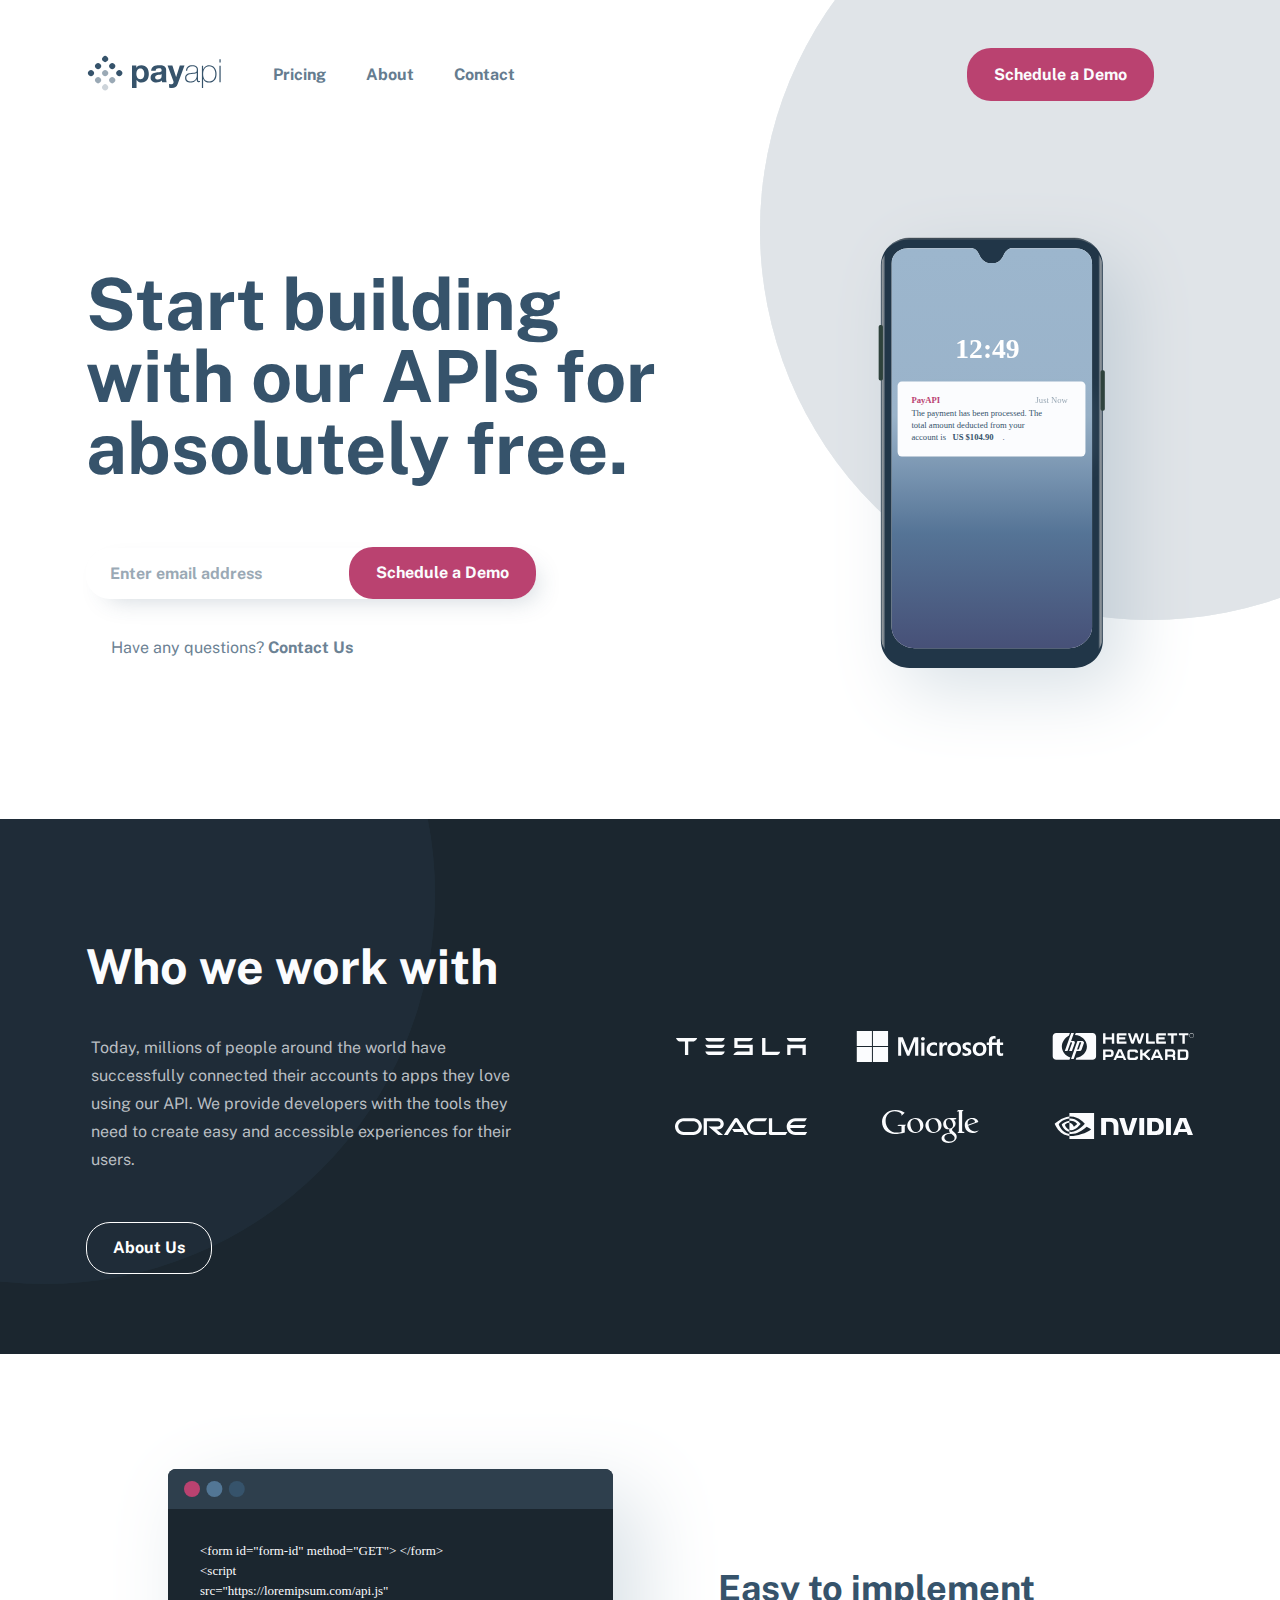
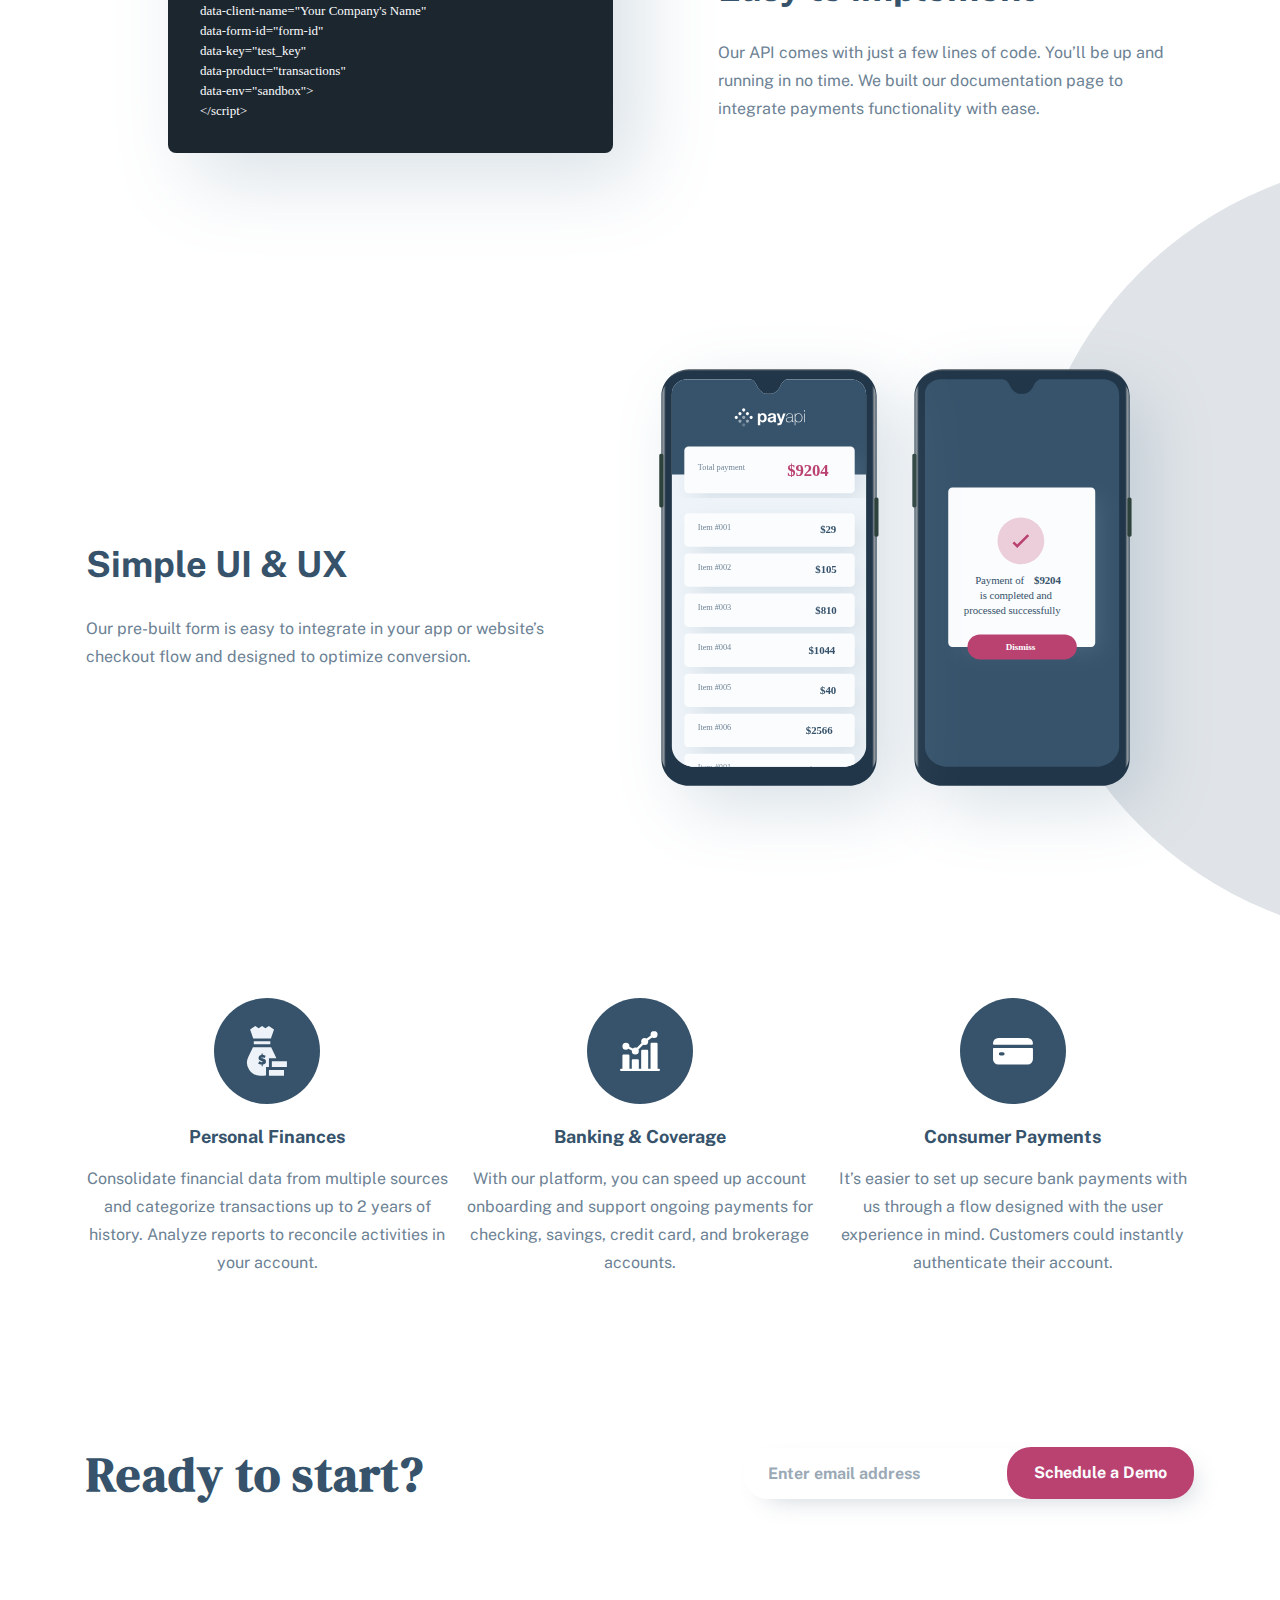
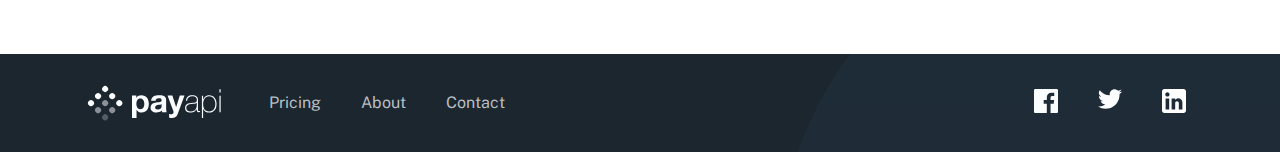
==== index.html @ 669a71f0 "added class to index body" ====
<!DOCTYPE html>
<html lang="en">
  <head>
    <meta charset="UTF-8" />
    <meta name="viewport" content="width=device-width, initial-scale=1.0" />

    <link
      rel="icon"
      type="image/png"
      sizes="32x32"
      href="./assets/favicon-32x32.png"
    />
    <link rel="stylesheet" href="./styles/main.css" />
    <title>Frontend Mentor | PayAPI Website Challenge</title>
  </head>

  <body class="index-body">
    <header class="header-wrapper">
      <nav class="navigation container">
        <!-- Logo -->
        <a href="/" class="navigation__logo">
          <img src="./assets//shared/desktop/logo.svg" alt="payapi logo" />
        </a>
        <!-- Toggle Button -->
        <button id="jsToggleButton" class="navigation__toggle button">
          <img
            id="jsToggleImg"
            src="./assets/shared/mobile/menu.svg"
            alt="menu icon"
          />
        </button>
        <!-- Nav Links -->
        <ul class="navigation__list close">
          <li class="navigation__item">
            <a class="navigation__link" href="pricing.html">Pricing</a>
          </li>
          <li class="navigation__item">
            <a class="navigation__link" href="about.html">About</a>
          </li>
          <li class="navigation__item">
            <a class="navigation__link" href="contact.html">Contact</a>
          </li>
          <li class="navigation__item">
            <a class="navigation__link button primary" href="contact.html"
              >Schedule a Demo</a
            >
          </li>
        </ul>
      </nav>
      <!-- Hero section -->
      <section class="homepage-hero container">
        <img
          class="homepage-hero__img"
          src="./assets//home/desktop/illustration-phone-mockup.svg"
          alt="illustration mockup"
        />
        <div class="homepage-hero__left">
          <h1 class="homepage-hero__tagline">
            Start building with our APIs for absolutely free.
          </h1>
          <form class="hero-form">
            <input
              class="input"
              type="email"
              name="email"
              placeholder="Enter email address"
            />
            <button class="hero-form__button button primary" type="submit">
              Schedule a Demo
            </button>
            <small class="hero-form__small"
              >Have any questions?
              <span class="hero-form__span">Contact Us</span>
            </small>
          </form>
        </div>
      </section>
    </header>
    <main class="main">
      <!-- References section -->
      <section id="references" class="references">
        <div class="container references__wrapper">
          <div class="references-logos">
            <svg
              class="tesla"
              width="131"
              height="17"
              xmlns="http://www.w3.org/2000/svg"
            >
              <path
                d="M89.447.047v13.628h14.74c-.375 1.405-1.264 2.623-2.902 3.325h-15.16V.047h3.322zm-12.588 0c-.374 1.452-1.825 2.81-3.603 3.325H61.558l.047 3.372h15.16V17H57.347c.796-1.64 2.387-2.904 4.259-3.419H73.49V10.07H58.33V.047zM21.196 0v.047c-.371 1.503-1.623 2.912-3.386 3.381h-5.287l-.279.094V17H8.951V3.522l-.278-.094H3.386C1.67 3.052.37 1.55 0 .047L21.196 0zm108.586 6.744V17h-3.275v-6.837h-11.98V17h-3.275V6.744h18.53zM48.783 13.58c-.327 1.499-1.637 3.091-3.416 3.419H32.733c-1.778-.328-3.088-1.92-3.462-3.419zm0-6.884c-.327 1.499-1.637 3.09-3.416 3.419H32.733c-1.778-.375-3.088-1.92-3.462-3.419zM130.203 0c-.374 1.499-1.637 3.09-3.416 3.419h-12.634c-1.731-.375-3.041-1.92-3.416-3.419zm-81.42 0c-.327 1.499-1.637 3.09-3.416 3.419H32.733c-1.778-.375-3.088-1.92-3.462-3.419z"
                fill="#fbfcfe"
                fill-rule="nonzero"
              />
            </svg>
            <svg
              class="microsoft"
              width="148"
              height="31"
              xmlns="http://www.w3.org/2000/svg"
            >
              <path
                d="M15.922 16v15H.782V16h15.14zm16.149 0v15H16.93V16h15.14zm79.549-4.777c.457 0 .983.054 1.562.16.582.107 1.061.238 1.425.392l.05.021v2.858l-.13-.087a5.195 5.195 0 00-1.403-.642 5.593 5.593 0 00-1.607-.244c-.57 0-1.023.127-1.35.376-.323.248-.48.554-.48.936 0 .432.127.772.378 1.013.261.25.894.574 1.881.965 1.24.493 2.128 1.05 2.64 1.659.516.612.777 1.372.777 2.258 0 1.228-.486 2.232-1.444 2.985-.953.748-2.258 1.127-3.88 1.127-.525 0-1.13-.07-1.795-.205-.667-.135-1.232-.308-1.681-.512l-.049-.022v-3.014l.132.094a6.547 6.547 0 001.776.888c.639.208 1.222.313 1.733.313 1.38 0 2.05-.43 2.05-1.313 0-.31-.067-.561-.197-.745-.134-.187-.371-.38-.706-.572-.342-.195-.88-.443-1.603-.736-.86-.365-1.508-.723-1.928-1.065a3.28 3.28 0 01-.948-1.221c-.204-.465-.308-1.013-.308-1.63 0-1.187.482-2.168 1.431-2.916.944-.744 2.18-1.12 3.674-1.12zM137.763 5c.734 0 1.327.078 1.762.232l.055.02v2.656l-.117-.052a3.424 3.424 0 00-1.379-.31c-.623 0-1.111.198-1.453.586-.344.394-.519.983-.519 1.753v1.655h4.704V8.57l.059-.018 2.98-.9.106-.032v3.92h3.173v2.521h-3.172v6.205c0 .795.144 1.364.43 1.689.281.322.735.485 1.35.485.162 0 .373-.035.626-.105.25-.069.465-.161.637-.274l.13-.084v2.544l-.042.025c-.19.106-.51.206-.981.306a6.562 6.562 0 01-1.347.148c-2.62 0-3.95-1.409-3.95-4.189v-6.75h-4.703v10.622h-3.171V14.06h-2.21V11.54h2.21V9.72c0-.913.204-1.739.607-2.454a4.246 4.246 0 011.716-1.673c.733-.394 1.574-.593 2.5-.593zm-13.973 6.223c2.07 0 3.71.608 4.877 1.806 1.166 1.198 1.757 2.865 1.757 4.955 0 2.116-.63 3.833-1.873 5.102-1.243 1.27-2.953 1.913-5.082 1.913-2.043 0-3.694-.61-4.907-1.817-1.214-1.206-1.829-2.86-1.829-4.919 0-2.166.63-3.9 1.873-5.152 1.244-1.253 2.988-1.888 5.184-1.888zm-25.402 0c2.069 0 3.71.608 4.876 1.806 1.166 1.198 1.758 2.865 1.758 4.955 0 2.116-.63 3.833-1.873 5.102-1.243 1.27-2.953 1.913-5.082 1.913-2.043 0-3.694-.61-4.907-1.817-1.214-1.206-1.83-2.86-1.83-4.919 0-2.166.631-3.9 1.874-5.152 1.243-1.253 2.988-1.888 5.184-1.888zm-20.614 0c.56 0 1.148.062 1.75.186.606.123 1.093.286 1.45.483l.043.024V14.9l-.132-.094c-.95-.68-1.953-1.023-2.982-1.023-1.204 0-2.193.402-2.939 1.196-.748.797-1.127 1.876-1.127 3.208 0 1.324.364 2.376 1.082 3.126.716.748 1.703 1.128 2.932 1.128.443 0 .947-.097 1.501-.287a5.917 5.917 0 001.533-.788l.132-.095v2.833l-.042.023c-1.019.58-2.29.873-3.779.873-1.276 0-2.428-.277-3.425-.822a5.855 5.855 0 01-2.344-2.339c-.557-1.004-.839-2.144-.839-3.385 0-1.418.291-2.69.863-3.777a6.127 6.127 0 012.513-2.55c1.09-.6 2.372-.904 3.81-.904zm12.076.089c.523 0 .935.062 1.227.184l.05.021v3.117l-.13-.094c-.146-.103-.392-.201-.731-.292a3.724 3.724 0 00-.942-.136c-.833 0-1.515.355-2.026 1.056-.519.71-.781 1.648-.781 2.792v6.723h-3.133V11.54h3.133v2.276h.033c.293-.739.675-1.331 1.205-1.763a3.236 3.236 0 012.095-.741zm-21.42.228v13.143h-3.132V11.54h3.133zM46.77 6.343l5.458 13.622 5.624-13.622h4.425v18.34H59.08V10.57h-.103l-5.674 14.113h-2.267l-5.764-14.114h-.103v14.114h-3.005V6.343h4.605zm76.854 7.44c-1.134 0-2.033.382-2.673 1.136-.643.759-.97 1.85-.97 3.243 0 1.351.327 2.414.97 3.16.64.742 1.547 1.119 2.698 1.119 1.158 0 2.044-.37 2.633-1.098.593-.733.894-1.83.894-3.257 0-1.41-.32-2.492-.95-3.217-.627-.72-1.503-1.086-2.602-1.086zm-25.402 0c-1.134 0-2.033.382-2.672 1.136-.644.759-.97 1.85-.97 3.243 0 1.351.325 2.414.969 3.16.64.742 1.547 1.119 2.698 1.119 1.158 0 2.044-.37 2.632-1.098.594-.733.894-1.83.894-3.257 0-1.41-.32-2.492-.95-3.217-.627-.72-1.502-1.086-2.601-1.086zM15.922 0v15H.782V0h15.14zM32.07 0v15H16.93V0h15.14zm34.825 5.941c.543 0 1.001.178 1.362.53.362.353.546.782.546 1.276 0 .503-.189.929-.56 1.264-.37.334-.823.503-1.347.503-.525 0-.976-.17-1.341-.503a1.646 1.646 0 01-.554-1.264c0-.512.189-.945.56-1.29.369-.343.819-.516 1.334-.516z"
                fill="#fbfcfe"
                fill-rule="nonzero"
              />
            </svg>
            <svg
              class="hewlett-packard"
              width="142"
              height="27"
              xmlns="http://www.w3.org/2000/svg"
            >
              <path
                d="M69.493 16.373L74.305 27h-2.478l-.868-1.923h-6.086L64.015 27h-2.572l4.907-10.627h3.143zm50.612 0c1.715 0 3.191 1.202 3.191 3.366 0 1.923-.38 2.644-.953 3.126.762.384.953 1.297.953 1.922v2.211h-2.286v-1.922c0-.433-.477-1.203-1.43-1.203h-4.095V27h-2.382V16.373zm-29.566.01v3.984h1.046l4.138-3.984h3.234l-5.09 4.991 4.233 4.224v1.392h-1.808l-4.517-4.416H90.54v4.416h-2.427V16.383h2.427zm-31.815.006c1.282 0 3.04.815 3.04 3.835 0 2.973-1.616 3.787-3.041 3.787h-5.226v2.973h-2.423V16.389zm74.75.002c1.995 0 2.945 1.39 2.945 3.259v3.237c-.012 1.508-.265 4.094-2.992 4.094h-7.74v-10.59zm-26.99.003l4.797 10.585h-2.47l-.865-1.916h-6.067l-.854 1.916h-1.899v-1.485l4.225-9.1h3.133zm-22.863.006c1.518.047 2.418 1.627 2.418 2.536v.908H83.62c-.049-.479-.475-1.195-.854-1.195h-4.175c-.947 0-.805.956-.805.956v4.21c0 .766.474.957.759.957h4.126c.9 0 .997-.765.997-1.244h2.37v.957c0 1.58-1.09 2.488-2.417 2.488h-5.787c-1.803 0-2.467-1.388-2.467-2.488v-5.598c0-1.195 1.28-2.487 2.419-2.487zM40.52 0c1.97 0 3.567 1.58 3.567 3.57v19.72a3.6 3.6 0 01-1.046 2.539 3.537 3.537 0 01-2.52 1.044H23.662l.718-2.17c5.98-.888 10.545-5.597 10.545-11.273 0-6.106-5.283-11.094-11.929-11.409L23.76 0h16.76zM17.886 0l-.855 2.4c-4.115 2.205-7.199 6.638-7.199 11.03 0 4.998 3.55 9.408 8.488 11.01l-.861 2.433H4.252c-1.965 0-3.558-1.625-3.558-3.61V3.598C.693 1.614 2.285.004 4.252.001h13.634zm11.91 7.902c1.328 0 2.705.698 1.993 2.605l-2.041 5.677c-.38 1.07-.712 1.815-2.706 1.815h-2.495L21.727 26H19.02l6.36-18.098zm103.062 10.694h-4.75v6.18h4.56c.854 0 1.329-.814 1.329-1.724v-3.02c.049-.669-.426-1.436-1.14-1.436zm-64.937-.252l-2.048 4.52h4.049l-2.001-4.52zm36.997.014l-2.042 4.502h4.074l-2.032-4.502zm-46.907.236h-4.514v3.212h4.656c1.046 0 1.046-1.102 1.046-1.581v-.07c-.003-.512-.054-1.56-1.188-1.56zm61.568-.009h-4.095v3.077h4.382c.905 0 1.143-1.106 1.143-1.634 0-.53-.238-1.443-1.43-1.443zM21.934 0l-2.838 7.947h1.609c1.655 0 2.507.696 2.081 2.086-.426 1.39-2.838 7.969-2.838 7.969h-2.79l2.79-7.784c.094-.464.094-.88-.472-.88h-.852l-3.121 8.664h-2.697V18L19.191 0h2.743zM28.8 9.298h-1.187l-2.574 7.305h1.197c.475 0 .712-.512.76-.791.003-.017.012-.051.028-.102l.063-.198c.146-.442.447-1.301.77-2.213l.177-.5c.505-1.419 1.003-2.803 1.003-2.803.142-.372.19-.698-.237-.698zM78.28.156l2.241 7.264L82.904.204h2.287l2.382 7.216 2.24-7.264h2.43l-3.43 10.632h-1.43c-.715-.001-1.405-1.083-1.549-1.612L84.048 3.62l-2.335 7.168h-1.477c-.715 0-1.335-1.106-1.478-1.635L75.85.156h2.43zm58.079.002V2.37h-3.548v8.413h-2.428V2.37h-3.5V.158h9.476zM74.48.167v2.21h-7.325v1.968h6.088v2.208h-6.088v2.016h7.325v2.207h-8.228c-.952 0-1.522-.768-1.522-1.392V1.751c0-.96.57-1.584 1.664-1.584h8.086zm50.658-.002v2.21h-3.545v8.401h-2.425V2.375h-3.497V.165h9.467zm-11.244.006v2.206h-7.32v1.967h6.084V6.55h-6.084v2.015h7.32v2.206h-8.223c-.952 0-1.522-.767-1.522-1.391V1.755c0-.96.57-1.584 1.664-1.584h8.08zM53.497.174v4.17h6.319V.175h2.423v10.595h-2.423v-4.22h-6.32v4.22h-2.422V.174h2.423zm42.929.004V8.56h6.41v2.204h-7.123c-1.092 0-1.71-.766-1.71-1.58V.177h2.423zm43.216-.084c.627-.01 1.23.24 1.669.692.458.462.689 1.021.689 1.677.01.634-.24 1.243-.69 1.686a2.26 2.26 0 01-1.668.699 2.244 2.244 0 01-1.665-.699 2.317 2.317 0 01-.683-1.686 2.3 2.3 0 01.69-1.677 2.255 2.255 0 011.658-.692zm.001.32c-.56 0-1.036.2-1.431.602-.394.399-.59.881-.59 1.446-.01.546.202 1.073.587 1.457a1.93 1.93 0 001.433.602c.54.009 1.06-.21 1.434-.602.394-.402.59-.887.59-1.457 0-.565-.196-1.047-.59-1.446a1.941 1.941 0 00-1.433-.602z"
                fill="#fbfcfe"
                fill-rule="nonzero"
              />
            </svg>
            <svg
              class="oracle"
              width="133"
              height="17"
              xmlns="http://www.w3.org/2000/svg"
            >
              <path
                d="M57.081 11.06h8.737l-4.62-7.351-8.479 13.29h-3.858L59.174 1.036A2.445 2.445 0 0161.198 0c.802 0 1.55.376 1.984 1.008L73.536 17h-3.859l-1.82-2.97H59.01l-1.93-2.97zm40.084 2.97V.16h-3.274v15.226c0 .417.163.82.475 1.129.313.309.734.484 1.196.484h14.933l1.93-2.97h-15.26zM42.99 11.543c3.18 0 5.762-2.54 5.762-5.684 0-3.145-2.582-5.698-5.762-5.698H28.665V17h3.273V3.131h10.835a2.734 2.734 0 012.745 2.729 2.733 2.733 0 01-2.745 2.727l-9.231-.013L43.317 17h4.756l-6.577-5.456h1.495zM8.514 17C3.814 17 0 13.237 0 8.587S3.814.161 8.514.161h9.896c4.701 0 8.513 3.776 8.513 8.426S23.11 17 18.41 17H8.514zm9.676-2.97c3.045 0 5.512-2.433 5.512-5.443s-2.467-5.456-5.512-5.456H8.733c-3.044 0-5.511 2.446-5.511 5.456 0 3.01 2.467 5.443 5.511 5.443h9.457zM80.37 17c-4.7 0-8.519-3.763-8.519-8.413S75.67.161 80.371.161h11.754l-1.917 2.97h-9.62c-3.043 0-5.516 2.446-5.516 5.456 0 3.01 2.473 5.443 5.516 5.443h11.808L90.466 17H80.371zm40.044-2.97c-2.513 0-4.647-1.666-5.299-3.965h13.996l1.929-2.97h-15.925c.652-2.284 2.786-3.964 5.3-3.964h9.606l1.943-2.97h-11.767c-4.702 0-8.52 3.776-8.52 8.426s3.818 8.412 8.52 8.412h10.096l1.929-2.97h-11.808z"
                fill="#fbfcfe"
                fill-rule="nonzero"
              />
            </svg>
            <svg
              class="google"
              width="97"
              height="33"
              xmlns="http://www.w3.org/2000/svg"
            >
              <path
                d="M74.618 8l-1.331 1.376h-1.77c1.45 1.274 2.086 2.635 2.086 4.217 0 2.306-1.259 3.462-2.15 4.243-.163.15-.598.462-.85.736-.142.168-.531.613-.531 1.285 0 .47.151.869.931 1.496 2.654 2.055 3.702 3.246 3.702 5.42 0 3.085-2.836 6.227-8.313 6.227-4.625 0-6.827-2.338-6.827-4.714 0-2.713 2.434-5.238 8.49-5.619-.64-.75-.942-1.237-.942-2.104.001-.589.244-1.197.244-1.197h-.89c-3.52 0-5.226-2.777-5.226-5.238C61.241 10.895 63.635 8 68.06 8h6.558zM68.59 23.664c-4.543.065-6.2 1.836-6.2 3.894 0 2.485 2.417 4.006 5.579 4.006 2.88 0 4.658-1.554 4.658-3.535 0-1.442-.808-2.25-2.103-3.31-.557-.439-1.353-1.027-1.353-1.027s-.243-.028-.58-.028zM13.512 0c4.22 0 7.172 1.284 9.21 2.636L19.5 5.794V3.891c-1.719-1.527-3.64-2.623-6.942-2.623-5.219 0-8.96 3.966-8.96 9.621 0 5.766 4.136 11.67 11.172 11.67 1.736 0 3.406-.23 4.729-.646V16.08h-4.24l1.42-1.38h7.56l-1.113 1.09c-.206.186-.344.398-.344.706v6.027C19.25 23.485 16.197 24 12.757 24 5.66 24 .015 19.425.015 11.83.015 6.492 4.249 0 13.512 0zm20.227 8c4.6.001 7.658 3.606 7.658 7.318 0 3.985-3.129 7.682-8.23 7.682-5.302 0-7.919-4.014-7.919-7.394C25.248 11.69 28.497 8 33.74 8zm47.873-8l-1.16 1.14a.878.878 0 00-.306.69v19.09c0 .41.295.831.79.89l1.844.227-.98.963h-6.425l1.177-1.154c.193-.197.283-.388.283-.669V1.403h-2.13L76.132 0h5.48zm8.66 8c3.852 0 5.528 1.987 6.123 3.96L86.1 15.833c.983 3.597 3.792 5.554 6.706 5.554 1.534 0 2.688-.436 4.103-1.1-.75.933-1.776 1.676-2.844 2.134-.995.425-2.057.579-3.346.579-5.172 0-7.94-3.978-7.94-7.798C82.78 10.576 86.638 8 90.27 8zM51.906 8c4.6.001 7.658 3.606 7.658 7.318 0 3.985-3.13 7.682-8.23 7.682-5.302 0-7.919-4.014-7.919-7.394C43.416 11.69 46.665 8 51.907 8zM32.87 9.076c-.6 0-1.514.114-2.49.715-1.194.802-1.952 1.891-1.952 4.122 0 2.24.79 4.533 1.597 5.766.918 1.34 2.143 2.36 3.897 2.36h.069c.684-.015 4.221-.29 4.221-5.017 0-3.308-1.646-7.946-5.342-7.946zm18.168 0c-.6 0-1.515.114-2.49.715-1.194.802-1.952 1.891-1.952 4.122 0 2.24.79 4.533 1.597 5.766.917 1.34 2.143 2.36 3.897 2.36h.069c.684-.015 4.221-.29 4.221-5.017 0-3.308-1.646-7.946-5.342-7.946zm15.801-.047c-1.547 0-2.848 1.2-2.848 3.458 0 2.5 1.17 4.603 2.348 5.392.53.375 1.157.526 1.68.526 1.067 0 3.04-.718 3.04-3.344 0-2.432-1.254-4.398-2.039-5.13-.708-.609-1.378-.902-2.18-.902zm22.758.03c-1.288 0-3.9.898-3.9 4.26 0 .801.172 1.543.172 1.543l6.328-2.382c.503-.185.758-.384.758-.762 0-1.168-1.41-2.66-3.358-2.66z"
                fill="#fbfcfe"
                fill-rule="nonzero"
              />
            </svg>
            <svg
              class="nividia"
              width="139"
              height="26"
              xmlns="http://www.w3.org/2000/svg"
            >
              <path
                d="M40.086 0v26H15.427v-3.053c.522.058 1.043.087 1.594.087 5.708 0 15.777-2.908 20.095-6.525-.638-.637-3.724-2.098-4.477-2.706-4.55 3.907-9.243 7.22-15.734 7.22-.493 0-1-.044-1.492-.101v-2.17c.594.1 1.188.158 1.796.158 6.969 0 13.662-8.13 13.662-8.13s-5.838-7.626-14.777-7.322l-.696.043V0h24.688zM15.413 3.501l-.001 1.909-.014.001v.001l-.37.034c-6.73.69-10.15 5.567-10.275 5.748-.003.005 2.706 8.744 10.645 9.728v2.025C4.576 21.934.722 10.794.722 10.794s6.81-6.656 14.69-7.293zM90.19 5.03V22h-4.854V5.029h4.854zm9.78 0c3.876 0 6.47.46 8.249 2.833 1.005 1.323 1.574 3.452 1.574 5.84 0 2.603-.67 4.99-1.72 6.069C106.6 21.31 105.23 22 101.033 22h-7.87V5.029zm-29.558 0l3.877 13.447L78.341 5.03h4.955L77.699 22h-6.995L65.165 5.029h5.247zm46.508 0V22h-4.854V5.029h4.854zM56.07 5c4.16.03 8.351 1.013 8.351 7.607v9.378h-4.751v-7.752c0-2.374-.306-3.682-1.079-4.488-.597-.633-1.472-.935-2.725-.935l-3.819-.014v13.189h-4.897V5zm76.094.028L139 21.97h-5.203l-1.02-2.991h-8.016l-1.079 3.006h-4.78l6.777-16.957h6.486zM15.398 7.755v2.026h-.014c-2.507-.304-4.477 2.04-4.477 2.04l.008.027c.106.351 1.272 3.978 4.483 5.066v1.852c-5.998-1.071-7.664-7.307-7.664-7.307l.07-.074.089-.089c.663-.656 3.376-3.091 7.505-3.54zm84.659.956h-2.084v9.65h2.084c3.031 0 4.984-1.352 4.984-4.832 0-3.48-1.953-4.818-4.984-4.818zm-73.315 2.198l-.019.027-.099.131c-.743.976-4.891 6.15-9.313 6.15-.652 0-1.29-.1-1.898-.303V9.795c2.506.304 3.013 1.404 4.506 3.907l3.346-2.807s-2.448-3.198-6.563-3.198a9.832 9.832 0 00-1.304.058V5.412h.015l-.001-.002.334-.019c.116-.005.232-.009.348-.009 6.432-.202 10.648 5.527 10.648 5.527zm102.085-2.788l-3.032 7.94h5.976l-2.944-7.94z"
                fill="#fbfcfe"
                fill-rule="nonzero"
              />
            </svg>
          </div>
          <div class="references-description">
            <h2 class="references-description__heading">Who we work with</h2>
            <p class="references-description__copy">
              Today, millions of people around the world have successfully
              connected their accounts to apps they love using our API. We
              provide developers with the tools they need to create easy and
              accessible experiences for their users.
            </p>
            <button class="button secondary">About Us</button>
          </div>
        </div>
      </section>
      <!-- End References section -->
      <!-- Easy section -->
      <section id="easy" class="easy">
        <div class="container easy__wrapper">
          <div class="easy__img">
            <img
              src="./assets/home/desktop/illustration-easy-to-implement.svg"
              alt="easy to implement example"
            />
          </div>
          <div class="easy__description">
            <h2 class="easy__heading">Easy to implement</h2>
            <p class="easy__copy">
              Our API comes with just a few lines of code. You’ll be up and
              running in no time. We built our documentation page to integrate
              payments functionality with ease.
            </p>
          </div>
        </div>
      </section>
      <!-- End Easy section -->
      <!-- Simple section -->
      <section id="simple" class="simple">
        <div class="container simple__wrapper">
          <div class="simple__img">
            <img
              src="./assets/home/desktop/illustration-simple-ui.svg"
              alt="simple ui & ux example"
            />
          </div>
          <div class="simple__description">
            <h2 class="simple__heading">Simple UI & UX</h2>
            <p class="simple__copy">
              Our pre-built form is easy to integrate in your app or website’s
              checkout flow and designed to optimize conversion.
            </p>
          </div>
        </div>
      </section>
      <!-- End Simple section -->
      <!-- Benefits section -->
      <section id="benefits" class="benefits">
        <div class="container benefits__wrapper">
          <div class="benefit-card">
            <img
              class="benefit-card__img"
              src="./assets/home/desktop/icon-personal-finances.svg"
              alt=""
            />
            <h3 class="benefit-card__heading">Personal Finances</h3>
            <p class="benefit-card__copy">
              Consolidate financial data from multiple sources and categorize
              transactions up to 2 years of history. Analyze reports to
              reconcile activities in your account.
            </p>
          </div>
          <div class="benefit-card">
            <img
              class="benefit-card__img"
              src="./assets/home/desktop/icon-banking-and-coverage.svg"
              alt=""
            />
            <h3 class="benefit-card__heading">Banking & Coverage</h3>
            <p class="benefit-card__copy">
              With our platform, you can speed up account onboarding and support
              ongoing payments for checking, savings, credit card, and brokerage
              accounts.
            </p>
          </div>
          <div class="benefit-card">
            <img
              class="benefit-card__img"
              src="./assets/home/desktop/icon-consumer-payments.svg"
              alt=""
            />
            <h3 class="benefit-card__heading">Consumer Payments</h3>
            <p class="benefit-card__copy">
              It’s easier to set up secure bank payments with us through a flow
              designed with the user experience in mind. Customers could
              instantly authenticate their account.
            </p>
          </div>
        </div>
      </section>
      <!-- End Benefits section -->
      <!-- Ready section -->
      <section id="ready" class="ready">
        <div class="container ready__wrapper">
          <h1 class="ready__heading">Ready to start?</h1>
          <form class="ready-form">
            <input
              class="input"
              type="email"
              name="email"
              placeholder="Enter email address"
            />
            <button class="button primary ready-form__button" type="submit">
              Schedule a Demo
            </button>
          </form>
        </div>
      </section>
      <!-- End Ready section -->
    </main>
    <footer id="footer" class="footer">
      <div class="container footer__wrapper">
        <img src="./assets/shared/desktop/logo-light.svg" alt="" />
        <nav class="footer__navigation">
          <ul class="footer-navigation__list">
            <li class="footer-navigation__item">
              <a class="footer-navigation__link" href="pricing.html">Pricing</a>
            </li>
            <li class="footer-navigation__item">
              <a class="footer-navigation__link" href="about.html">About</a>
            </li>
            <li class="footer-navigation__item">
              <a class="footer-navigation__link" href="contact.html">Contact</a>
            </li>
          </ul>
        </nav>
        <ul class="footer-social">
          <li class="footer-social__item">
            <a class="footer-social__link" href="">
              <svg width="24" height="24" xmlns="http://www.w3.org/2000/svg">
                <path
                  d="M22.675 0H1.325C.593 0 0 .593 0 1.325v21.351C0 23.407.593 24 1.325 24H12.82v-9.294H9.692v-3.622h3.128V8.413c0-3.1 1.893-4.788 4.659-4.788 1.325 0 2.463.099 2.795.143v3.24l-1.918.001c-1.504 0-1.795.715-1.795 1.763v2.313h3.587l-.467 3.622h-3.12V24h6.116c.73 0 1.323-.593 1.323-1.325V1.325C24 .593 23.407 0 22.675 0z"
                  fill="#FBFCFE"
                  fill-rule="nonzero"
                />
              </svg>
            </a>
          </li>
          <li class="footer-social__item">
            <a class="footer-social__link" href="">
              <svg width="24" height="20" xmlns="http://www.w3.org/2000/svg">
                <path
                  d="M24 2.557a9.83 9.83 0 01-2.828.775A4.932 4.932 0 0023.337.608a9.864 9.864 0 01-3.127 1.195A4.916 4.916 0 0016.616.248c-3.179 0-5.515 2.966-4.797 6.045A13.978 13.978 0 011.671 1.149a4.93 4.93 0 001.523 6.574 4.903 4.903 0 01-2.229-.616c-.054 2.281 1.581 4.415 3.949 4.89a4.935 4.935 0 01-2.224.084 4.928 4.928 0 004.6 3.419A9.9 9.9 0 010 17.54a13.94 13.94 0 007.548 2.212c9.142 0 14.307-7.721 13.995-14.646A10.025 10.025 0 0024 2.557z"
                  fill="#FBFCFE"
                  fill-rule="nonzero"
                />
              </svg>
            </a>
          </li>
          <li class="footer-social__item">
            <a class="footer-social__link" href="">
              <svg width="24" height="24" xmlns="http://www.w3.org/2000/svg">
                <path
                  d="M21.6 0H2.4C1.08 0 0 1.08 0 2.4v19.2C0 22.92 1.08 24 2.4 24h19.2c1.32 0 2.4-1.08 2.4-2.4V2.4C24 1.08 22.92 0 21.6 0zM7.2 20.4H3.6V9.6h3.6v10.8zM5.4 7.56c-1.2 0-2.16-.96-2.16-2.16 0-1.2.96-2.16 2.16-2.16 1.2 0 2.16.96 2.16 2.16 0 1.2-.96 2.16-2.16 2.16zm15 12.84h-3.6v-6.36c0-.96-.84-1.8-1.8-1.8-.96 0-1.8.84-1.8 1.8v6.36H9.6V9.6h3.6v1.44c.6-.96 1.92-1.68 3-1.68 2.28 0 4.2 1.92 4.2 4.2v6.84z"
                  fill="#FFF"
                  fill-rule="nonzero"
                />
              </svg>
            </a>
          </li>
        </ul>
      </div>
    </footer>
    <script src="./js/index.js"></script>
  </body>
</html>
---- styles/main.css ----
@import url('reset.css');
@import url('config.css');
@import url('utilities.css');
@import url('./components/button.css');
@import url('./components/input.css');
@import url('./components/navigation.css');
@import url('./components/hero.css');
@import url('./components/references.css');
@import url('./components/easy.css');
@import url('./components/simple.css');
@import url('./components/benefits.css');
@import url('./components/ready.css');
@import url('./components/footer.css');
@import url('./components/pricing.css');
@import url('./components/about.css');
@import url('./components/contact.css');

* {
  box-sizing: border-box;
}

img {
  max-width: 100%;
}

ul {
  margin: 0;
  padding: 0;
}

html,
body {
  height: 100%;
}

body {
  background-color: var(--light-background);
  font-family: var(--font-public-sans);
  display: flex;
  flex-direction: column;
}

p {
  line-height: var(--line-height-body);
}

h1,
h2,
h3 {
  font-family: var(--font-public-sans);
}

main {
  flex: 1 0 auto;
}

/* header background pattern */
.index-body {
  background: url('../../assets/shared/desktop/bg-pattern-circle.svg') no-repeat
    center -30rem;
}

@media (min-width: 768px) {
  .index-body {
    background: url('../../assets/shared/desktop/bg-pattern-circle.svg')
      no-repeat center -48rem;
    background-size: 150%;
  }
}

@media (min-width: 830px) {
  .index-body {
    background: url('../../assets/shared/desktop/bg-pattern-circle.svg')
      no-repeat center -60rem;
    background-size: 150%;
  }
}

@media (min-width: 992px) {
  .index-body {
    background: url('../../assets/shared/desktop/bg-pattern-circle.svg')
      no-repeat center -68rem;
    background-size: 150%;
  }
}

@media (min-width: 1200px) {
  .index-body {
    background: url('../../assets/shared/desktop/bg-pattern-circle.svg')
      no-repeat calc(67% + 425px) -10rem;
  }
}

/* Main background pattern */
@media (min-width: 1200px) {
  .main {
    background: url('../../assets/shared/desktop/bg-pattern-circle.svg')
      no-repeat calc(120% + 425px) 940px;
  }
}

@media (min-width: 1300px) {
  .main {
    background: url('../../assets/shared/desktop/bg-pattern-circle.svg')
      no-repeat calc(106% + 425px) 940px;
  }
}
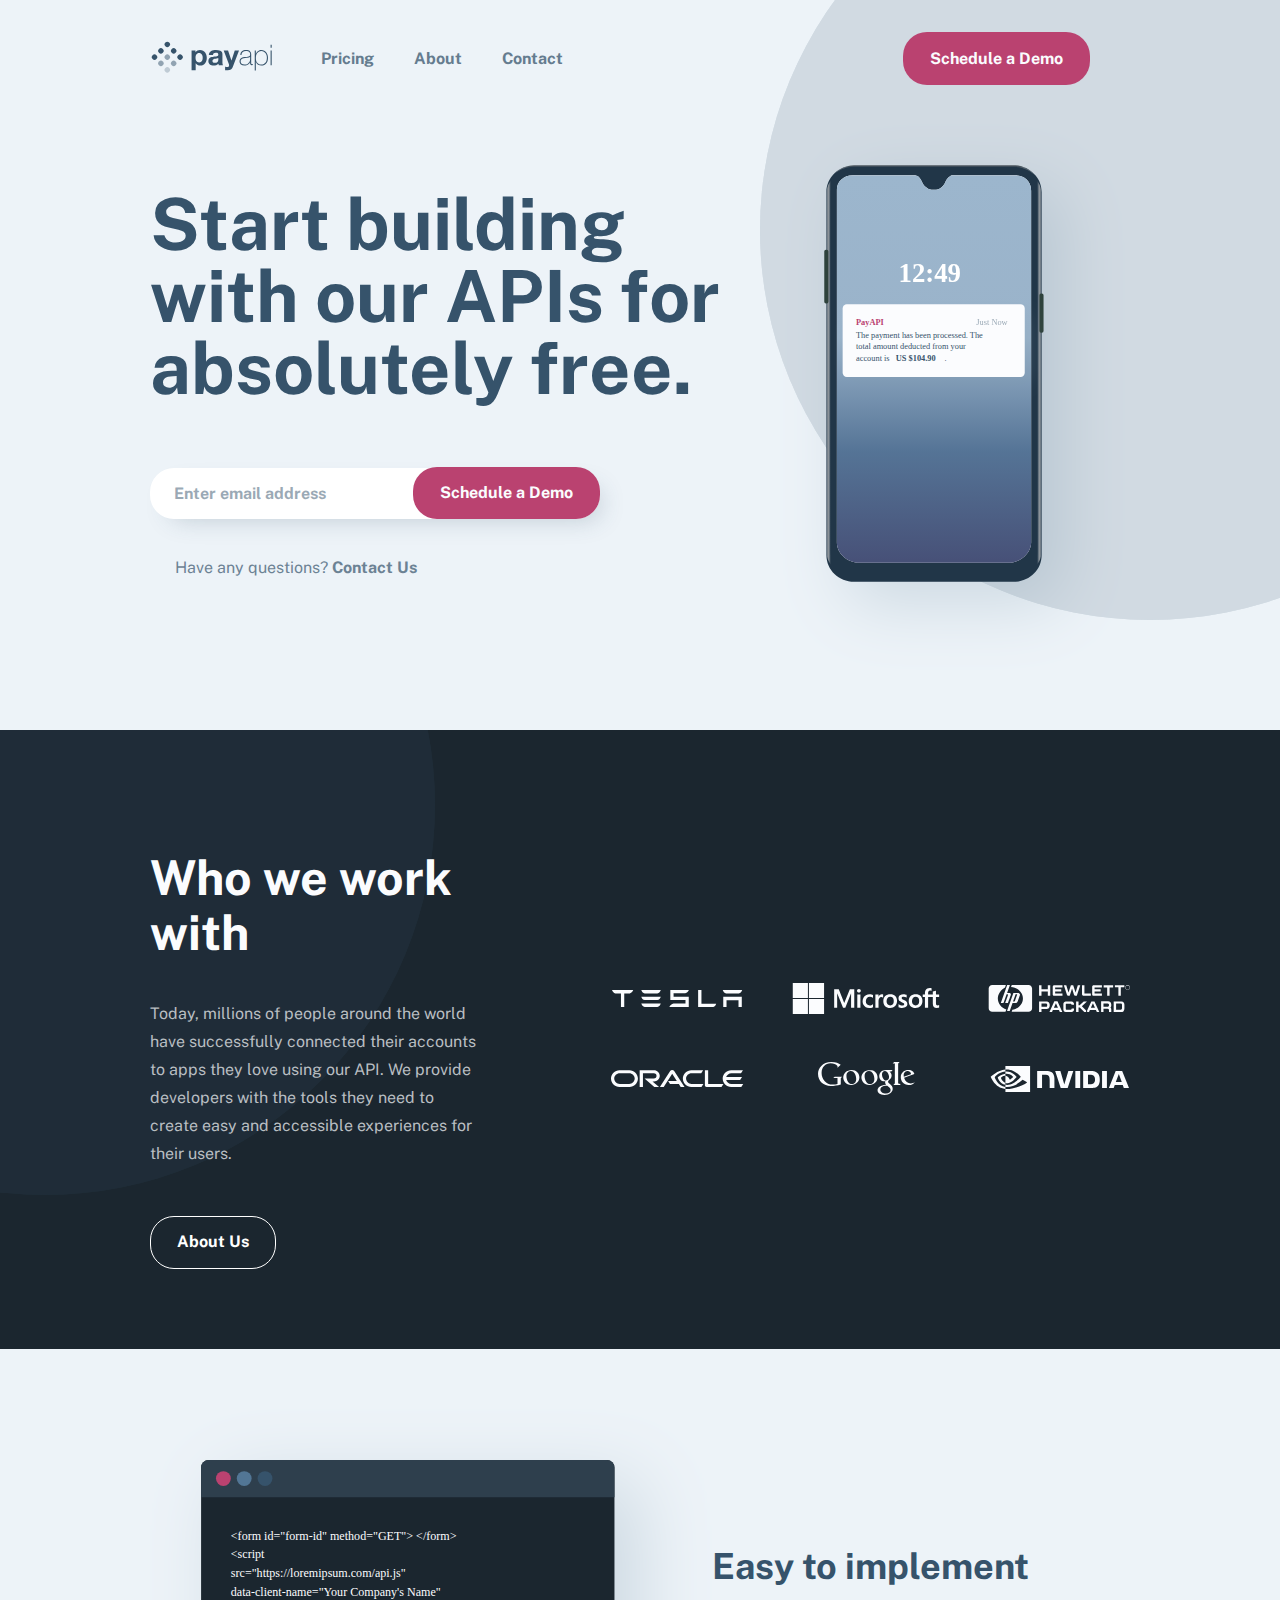
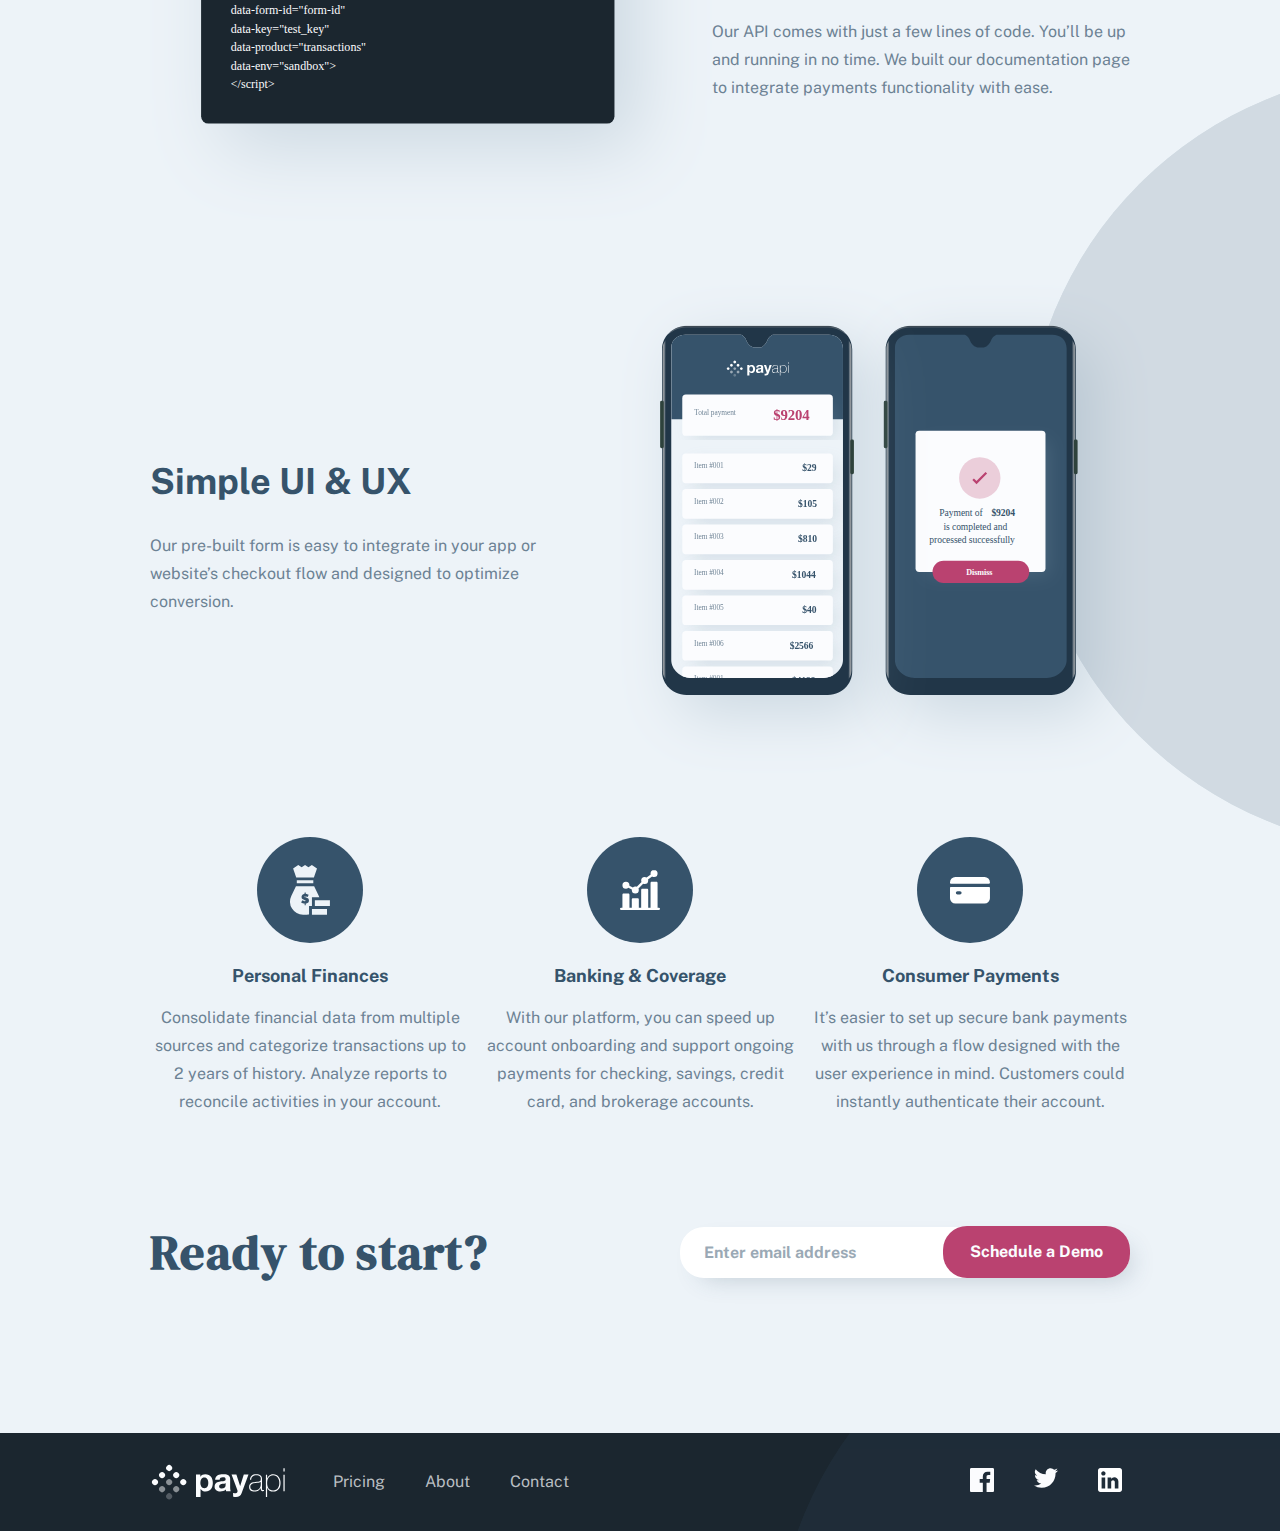
==== commit e21bf552: "removed name attribute on emal input" ====
--- a/index.html
+++ b/index.html
@@ -62,7 +62,6 @@
             <input
               class="input"
               type="email"
-              name="email"
               placeholder="Enter email address"
             />
             <button class="hero-form__button button primary" type="submit">
--- a/styles/main.css
+++ b/styles/main.css
@@ -56,38 +56,39 @@
 
 /* header background pattern */
 .index-body {
-  background: url('../../assets/shared/desktop/bg-pattern-circle.svg') no-repeat
-    center -30rem;
+  background: var(--light-background)
+    url('../../assets/shared/desktop/bg-pattern-circle.svg') no-repeat center -30rem;
 }
 
 @media (min-width: 768px) {
   .index-body {
-    background: url('../../assets/shared/desktop/bg-pattern-circle.svg')
-      no-repeat center -48rem;
+    background: var(--light-background)
+      url('../../assets/shared/desktop/bg-pattern-circle.svg') no-repeat center -48rem;
     background-size: 150%;
   }
 }
 
 @media (min-width: 830px) {
   .index-body {
-    background: url('../../assets/shared/desktop/bg-pattern-circle.svg')
-      no-repeat center -60rem;
+    background: var(--light-background)
+      url('../../assets/shared/desktop/bg-pattern-circle.svg') no-repeat center -60rem;
     background-size: 150%;
   }
 }
 
 @media (min-width: 992px) {
   .index-body {
-    background: url('../../assets/shared/desktop/bg-pattern-circle.svg')
-      no-repeat center -68rem;
+    background: var(--light-background)
+      url('../../assets/shared/desktop/bg-pattern-circle.svg') no-repeat center -68rem;
     background-size: 150%;
   }
 }
 
 @media (min-width: 1200px) {
   .index-body {
-    background: url('../../assets/shared/desktop/bg-pattern-circle.svg')
-      no-repeat calc(67% + 425px) -10rem;
+    background: var(--light-background)
+      url('../../assets/shared/desktop/bg-pattern-circle.svg') no-repeat
+      calc(67% + 425px) -10rem;
   }
 }
 
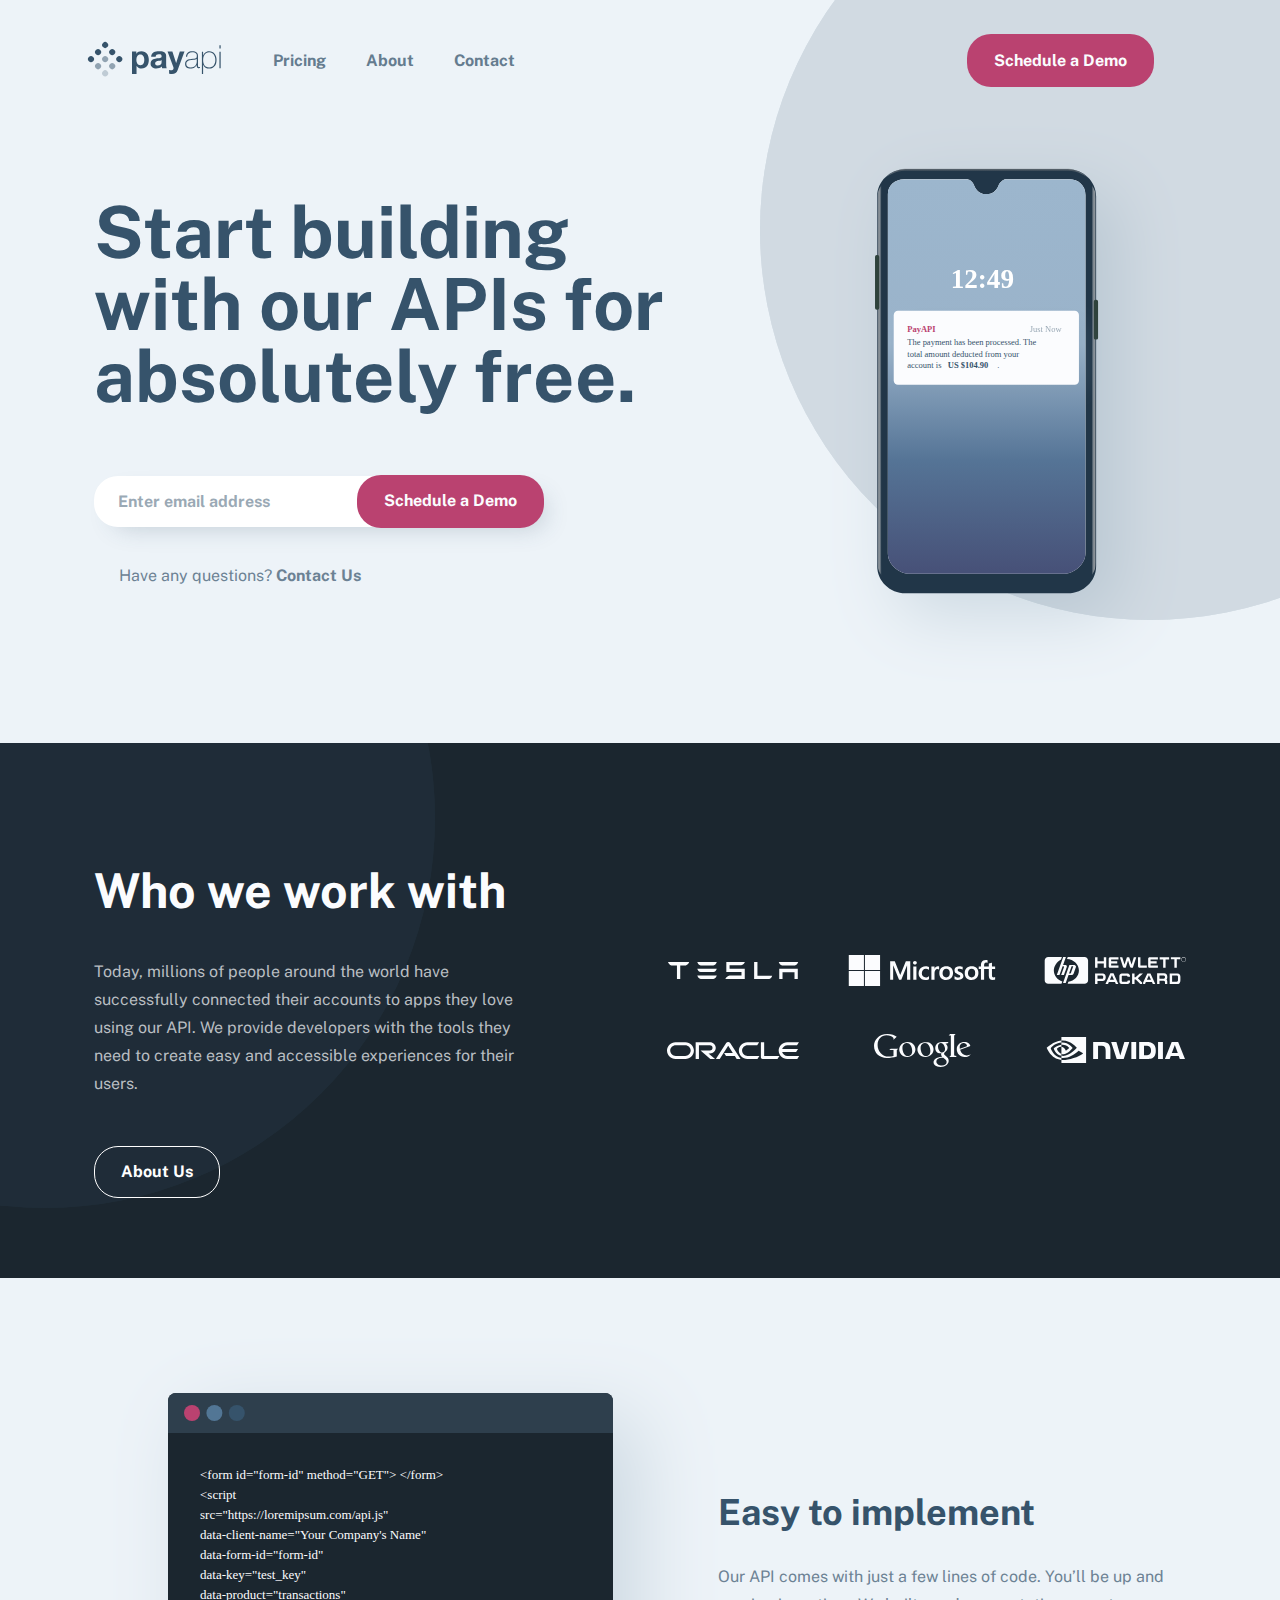
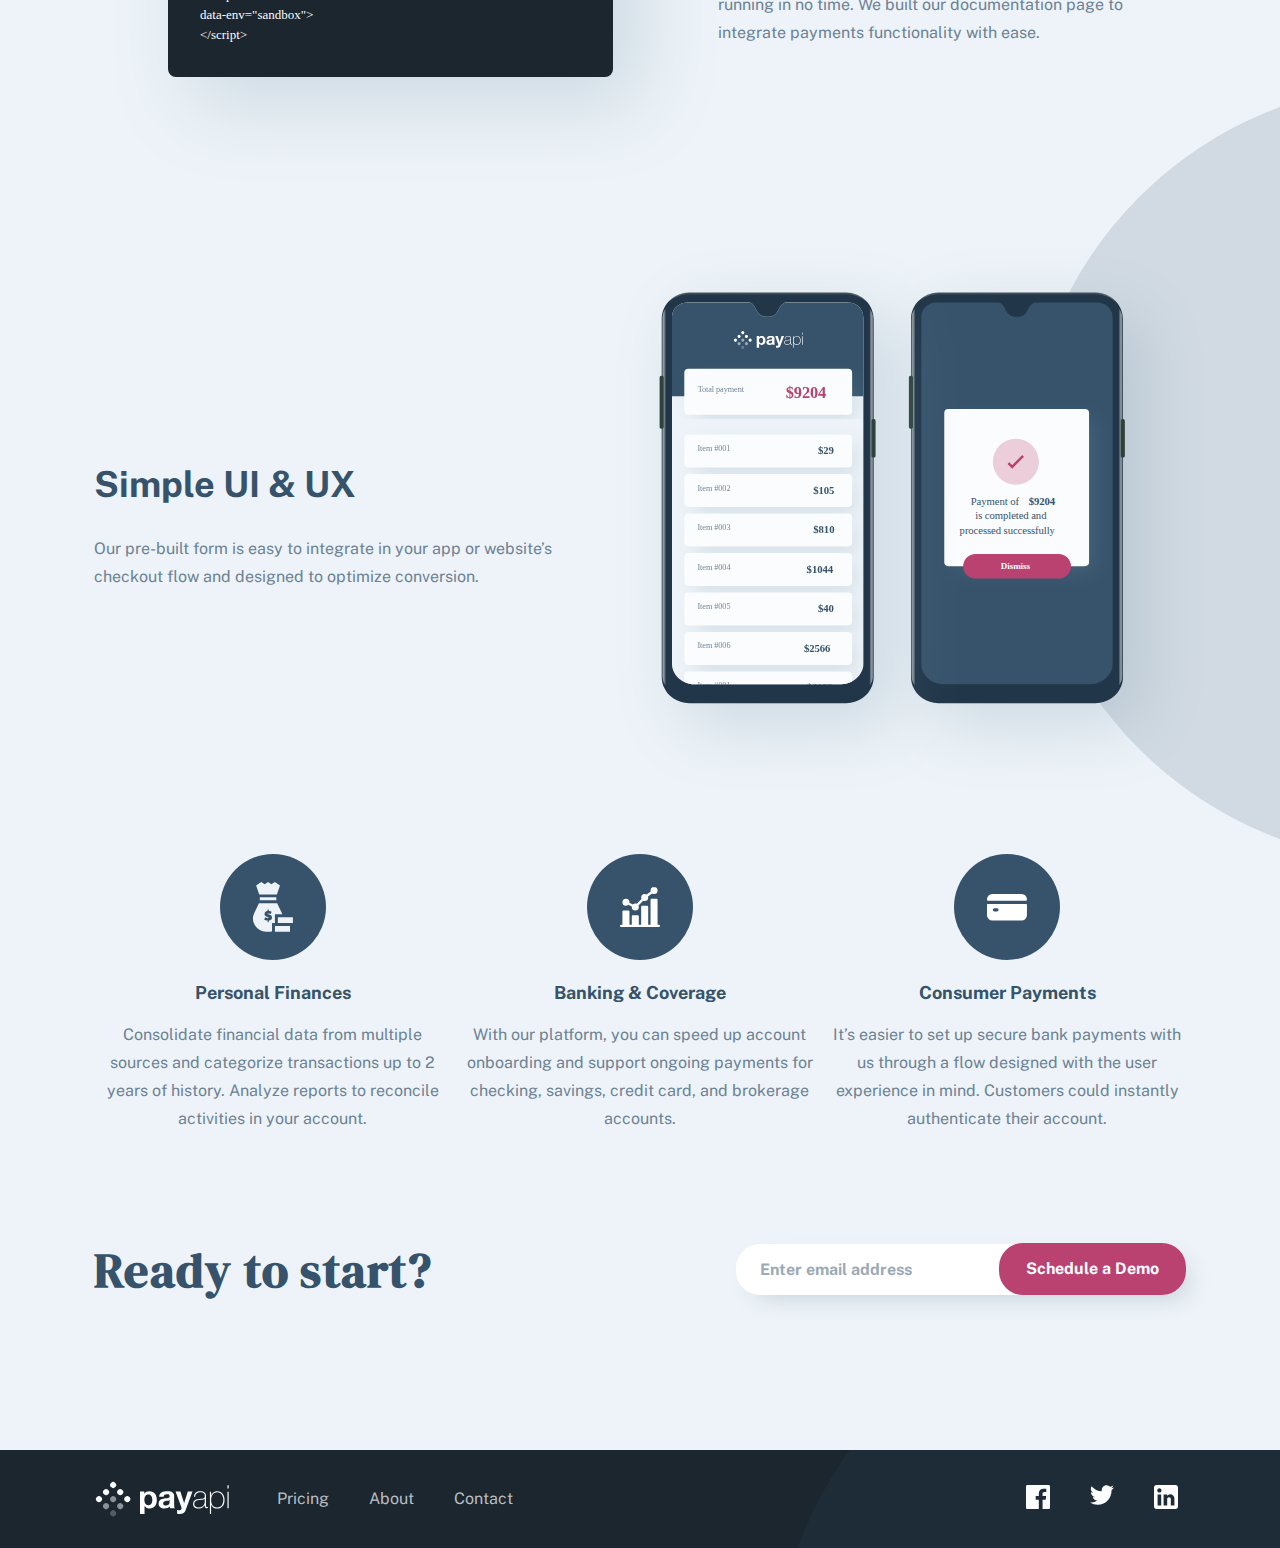
==== commit 8bdd8b9b: "changed page titles" ====
--- a/index.html
+++ b/index.html
@@ -11,14 +11,14 @@
       href="./assets/favicon-32x32.png"
     />
     <link rel="stylesheet" href="./styles/main.css" />
-    <title>Frontend Mentor | PayAPI Website Challenge</title>
+    <title>PayAPI Marketing | Home</title>
   </head>
 
   <body class="index-body">
     <header class="header-wrapper">
       <nav class="navigation container">
         <!-- Logo -->
-        <a href="/" class="navigation__logo">
+        <a href="index.html" class="navigation__logo">
           <img src="./assets//shared/desktop/logo.svg" alt="payapi logo" />
         </a>
         <!-- Toggle Button -->
@@ -60,6 +60,7 @@
           </h1>
           <form class="hero-form">
             <input
+              aria-label="Email Address"
               class="input"
               type="email"
               placeholder="Enter email address"
@@ -256,9 +257,9 @@
           <h1 class="ready__heading">Ready to start?</h1>
           <form class="ready-form">
             <input
+              aria-label="Email Address"
               class="input"
               type="email"
-              name="email"
               placeholder="Enter email address"
             />
             <button class="button primary ready-form__button" type="submit">
@@ -287,7 +288,7 @@
         </nav>
         <ul class="footer-social">
           <li class="footer-social__item">
-            <a class="footer-social__link" href="">
+            <a class="footer-social__link" href="index.html">
               <svg width="24" height="24" xmlns="http://www.w3.org/2000/svg">
                 <path
                   d="M22.675 0H1.325C.593 0 0 .593 0 1.325v21.351C0 23.407.593 24 1.325 24H12.82v-9.294H9.692v-3.622h3.128V8.413c0-3.1 1.893-4.788 4.659-4.788 1.325 0 2.463.099 2.795.143v3.24l-1.918.001c-1.504 0-1.795.715-1.795 1.763v2.313h3.587l-.467 3.622h-3.12V24h6.116c.73 0 1.323-.593 1.323-1.325V1.325C24 .593 23.407 0 22.675 0z"
@@ -298,7 +299,7 @@
             </a>
           </li>
           <li class="footer-social__item">
-            <a class="footer-social__link" href="">
+            <a class="footer-social__link" href="index.html">
               <svg width="24" height="20" xmlns="http://www.w3.org/2000/svg">
                 <path
                   d="M24 2.557a9.83 9.83 0 01-2.828.775A4.932 4.932 0 0023.337.608a9.864 9.864 0 01-3.127 1.195A4.916 4.916 0 0016.616.248c-3.179 0-5.515 2.966-4.797 6.045A13.978 13.978 0 011.671 1.149a4.93 4.93 0 001.523 6.574 4.903 4.903 0 01-2.229-.616c-.054 2.281 1.581 4.415 3.949 4.89a4.935 4.935 0 01-2.224.084 4.928 4.928 0 004.6 3.419A9.9 9.9 0 010 17.54a13.94 13.94 0 007.548 2.212c9.142 0 14.307-7.721 13.995-14.646A10.025 10.025 0 0024 2.557z"
@@ -309,7 +310,7 @@
             </a>
           </li>
           <li class="footer-social__item">
-            <a class="footer-social__link" href="">
+            <a class="footer-social__link" href="index.html">
               <svg width="24" height="24" xmlns="http://www.w3.org/2000/svg">
                 <path
                   d="M21.6 0H2.4C1.08 0 0 1.08 0 2.4v19.2C0 22.92 1.08 24 2.4 24h19.2c1.32 0 2.4-1.08 2.4-2.4V2.4C24 1.08 22.92 0 21.6 0zM7.2 20.4H3.6V9.6h3.6v10.8zM5.4 7.56c-1.2 0-2.16-.96-2.16-2.16 0-1.2.96-2.16 2.16-2.16 1.2 0 2.16.96 2.16 2.16 0 1.2-.96 2.16-2.16 2.16zm15 12.84h-3.6v-6.36c0-.96-.84-1.8-1.8-1.8-.96 0-1.8.84-1.8 1.8v6.36H9.6V9.6h3.6v1.44c.6-.96 1.92-1.68 3-1.68 2.28 0 4.2 1.92 4.2 4.2v6.84z"
